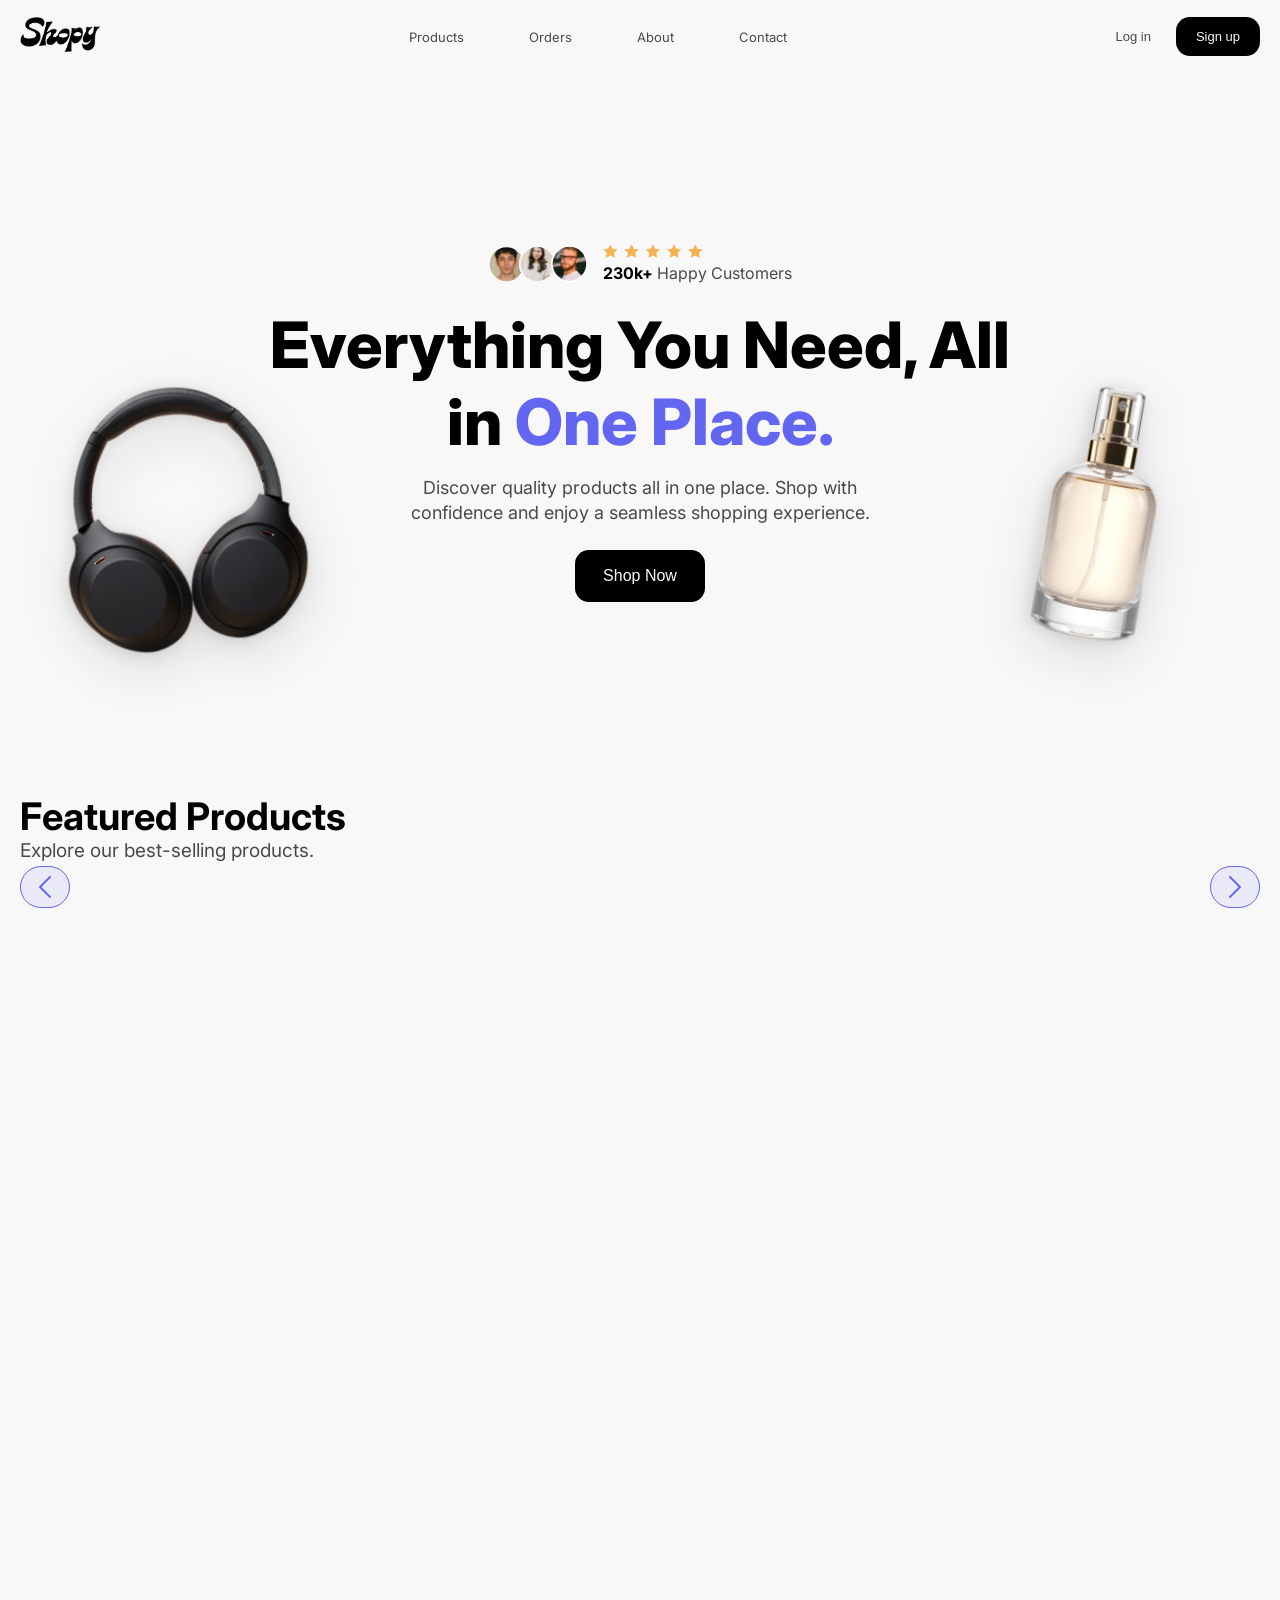
==== index.html @ be6f2bb2 "first commit" ====
<!DOCTYPE html>
<html lang="en">
<head>
    <meta charset="UTF-8">
    <meta name="viewport" content="width=device-width, initial-scale=1.0">
    <title>Shopy</title>

    <link rel="stylesheet" href="css/main.css">
    <link rel="stylesheet" href="css/header.css">
    <link rel="stylesheet" href="css/landing page/hero.css">
    <link rel="stylesheet" href="css/landing page/featured.css">

    <link rel="preconnect" href="https://fonts.googleapis.com">
    <link rel="preconnect" href="https://fonts.gstatic.com" crossorigin>
    <link href="https://fonts.googleapis.com/css2?family=Inter:wght@100..900&display=swap" rel="stylesheet">

</head>
<body>
    <header class="header">
        <div class="header-container">
            <div class="logo-header-div">
                <img src="assets/images/logo.png" alt="Shopy Logo">
            </div>
            <nav>
                <ul>
                    <li>Products</li>
                    <li>Orders</li>
                    <li>About</li>
                    <li>Contact</li>           
                </ul>
            </nav>
            <div class="button-header">
                <button class="white-button">Log in</button>
                <button class="black-button">Sign up</button>
            </div>
        </div>
    </header>

    <section class="hero-section">
        <div class="abs-hero headphone"><img src="assets/images/headphone.png" alt="Headphone"></div>
        <div class="abs-hero perfume"><img src="assets/images/perfume.png" alt="Perfume"></div>
        <div class="hero-container">
                <div class="users-hero">
                    <img src="assets/images/users-group.svg" alt="Group of Users">
                    <div class="stars-hero-users">
                        <img src="assets/images/5-stars.png" alt="5 Stars">
                        <h3>230k+ <span>Happy Customers</span></h3>
                    </div>
                </div>
                <h2>Everything You Need, All in <span>One Place.</span></h2>
                <p>Discover quality products all in one place. Shop with confidence and enjoy a seamless shopping experience.</p>
                <div class="hero-button-div">
                    <button class="black-button hero-button">Shop Now</button>
                </div>
        </div>
    </section>

    <section class="featured-section">
        <div class="featured-container">
            <div class="featured-header">
                <h2>Featured Products</h2>
                <p>Explore our best-selling products.</p>
            </div>
            <div>
                <div class="categories-div">
                    <button class="arrow arrow-right"><img src="assets/images/right-chevron.png" alt="Right Chevron"></button>
                    <button class="arrow arrow-left"><img src="assets/images/left-chevron.png" alt="Right Chevron"></button>
                    <div class="gred-category"></div>
                    <div class="categories"></div>
                </div>
                <div></div>
            </div>
        </div>
    </section>

    <div class="c"></div>

    <script src="js/header.js"></script>
    <script src="js/featured.js"></script>
</body>
</html>
---- css/main.css ----
*{
    color: #000;
    border: 0;
    margin: 0;
    padding: 0;
    list-style: none;
    box-sizing: border-box;
    
}

body{
    background-color: #f8f8f8ff;
    font-family: "Inter", sans-serif;
    padding-top: 73px;
    
}
---- css/header.css ----
header{
    display: flex;
    justify-content: center;
    align-items: center;
    height: 73px;
    padding: 0 20px;
    position: fixed;
    top: 0;
    right: 0;
    left: 0;
    background-color: #f8f8f8ff;
    z-index: 10;
}

.header-container{
    display: flex;
    justify-content: center;
    align-items: center;
    width: 100%;
    max-width: 1300px;
}

.logo-header-div img{
    width: 80px;
}

header div nav{
    display: flex;
    justify-content: center;
    align-items: center;
    flex: 1;
}

header div nav ul{
    display: flex;
    justify-content: space-between;
    align-items: center;
    width: 40%;

}

header div nav ul li{
    font-size: 13px;
    margin: 0 10px;
    color: #000000b4;
}

.button-header{
    display: flex;
    gap: 5px;
}

.white-button{
    padding: 12px 20px;
    font-size: 13px;
    font-weight: 500;
    background-color: transparent;
    color: #000000b4;
    border-radius: 14px;
}

.black-button{
    padding: 12px 20px;
    font-size: 13px;
    font-weight: 500;
    background-color: #000000;
    color: #f8f8f8ff;
    border-radius: 14px;
}

.c{
    height: 1500px;
}
---- css/landing page/hero.css ----
.hero-section{
    display: flex;
    justify-content: center;
    align-items: center;
    padding: 0 20px;
    height: 700px;
    position: relative;
    overflow: hidden;
}

.hero-container{
    display: flex;
    justify-content: center;
    align-items: center;
    flex-direction: column;
    width: 100%;
    max-width: 1300px;
    gap: 15px;
    text-align: center;
    position: relative;
    
}

.abs-hero{
    position: absolute;
    z-index: -1;
    pointer-events: none;
}

.headphone{
    left: 3%;
    bottom: 14%;
}

.perfume{
    right: 3%;
    bottom: 14%;
}

.abs-hero img{
    width: 640px;
    max-width: 22vw;
    height: auto;
    object-fit: contain;
    filter: drop-shadow(0 15px 25px rgba(0, 0, 0, 0.12));
    transition: transform 0.3s ease;
}

.headphone img{
    transform: rotate(-10deg);
    animation: floatHeadphone 5s ease-in-out infinite;
}

.perfume img{
    transform: rotate(10deg);
    animation: floatPerfume 5s ease-in-out infinite 0.5s;
}

@keyframes floatHeadphone {
    0%, 100% {
        transform: translateY(0) rotate(-10deg);
    }
    50% {
        transform: translateY(-12px) rotate(-7deg);
    }
}

@keyframes floatPerfume {
    0%, 100% {
        transform: translateY(0) rotate(10deg);
    }
    50% {
        transform: translateY(-12px) rotate(13deg);
    }
}

.users-hero{
    display: flex;
    justify-content: center;
    align-items: center;
    gap: 15px;
    margin-bottom: 7px;
}

.users-hero img{
    width: 100px;
    height: auto;
}

.stars-hero-users{
    display: flex;
    flex-direction: column;
    justify-content: center;
    align-items: flex-start;
    gap: 6px;
}

.stars-hero-users img{
    width: 100px;
    height: auto;
}

.stars-hero-users h3{
    font-size: 14px;
    font-weight: 700;
    line-height: 1.2;
    margin: 0;
}

.stars-hero-users h3 span{
    color: #000000b4;
    font-weight: normal;
}

.stars-hero-users h3{
    font-size: 16px;
}

.hero-container h2{
    font-size: 64px;
    font-weight: 800;
    width: 60%;
}

.hero-container h2 span{
    color: #6366F1;
}

.hero-container p{
    color: #000000b4;
    max-width: 500px;
    line-height: 25px;
    font-size: 18px;
}

.hero-button-div{
    margin-top: 10px;
}

.hero-button{
    padding: 17px 28px;
    font-size: 16px;
}
---- css/landing page/featured.css ----
.featured-section{
    display: flex;
    justify-content: center;
    align-items: center;
    padding: 20px 20px;
    overflow: hidden;
}

.featured-container{
    display: flex;
    justify-content: center;
    flex-direction: column;
    width: 100%;
    max-width: 1300px;
    gap: 20px;
}

.featured-header h2{
    font-size: 38px;
}

.featured-header p{
    font-size: 19px;
    color: #000000b4;
}

.categories-div{
    position: relative;
    width: 100%;
    display: flex;
    align-items: center;
}

.categories{
    display: flex;
    align-items: center;
    gap: 10px;
    overflow-x: auto;
    scrollbar-width: none;
    scroll-behavior: smooth;
    width: 100%;
    padding: 5px 45px;
}

.categories::-webkit-scrollbar {
    display: none;
}

.categories h3{
    font-size: 15px;
    font-weight: normal;
    background-color: #6365f11a;
    padding: 10px 18px;
    border: 1px #6366F1 solid;
    border-radius: 50px;
    color: #6366F1;
    white-space: nowrap;
    cursor: pointer;
    user-select: none;
    transition: all 0.2s ease;
}

.categories h3:hover{
    background-color: #6366F1;
    color: #ffffff;
}

.arrow{
    position: absolute;
    top: 50%;
    transform: translateY(-50%);
    background-color: #6365f11a;
    padding: 4px 8px;
    border: 1px #6366F1 solid;
    border-radius: 50px;
    color: #6366F1;
    z-index: 5;
    cursor: pointer;
    display: flex;
    align-items: center;
    justify-content: center;
    transition: background-color 0.2s ease;
}

.arrow:hover{
    background-color: #6366f133;
}

.arrow-right{
    right: 0;
}

.arrow-left{
    left: 0;
}

.gred-category{
    position: absolute;
    top: 0;
    left: 0;
    width: 100%;
    height: 100%;
    pointer-events: none;
    z-index: 2;
    background: linear-gradient(90deg, #f8f8f8 0%, rgba(248, 248, 248, 0) 10%, rgba(248, 248, 248, 0) 90%, #f8f8f8 100%);
}
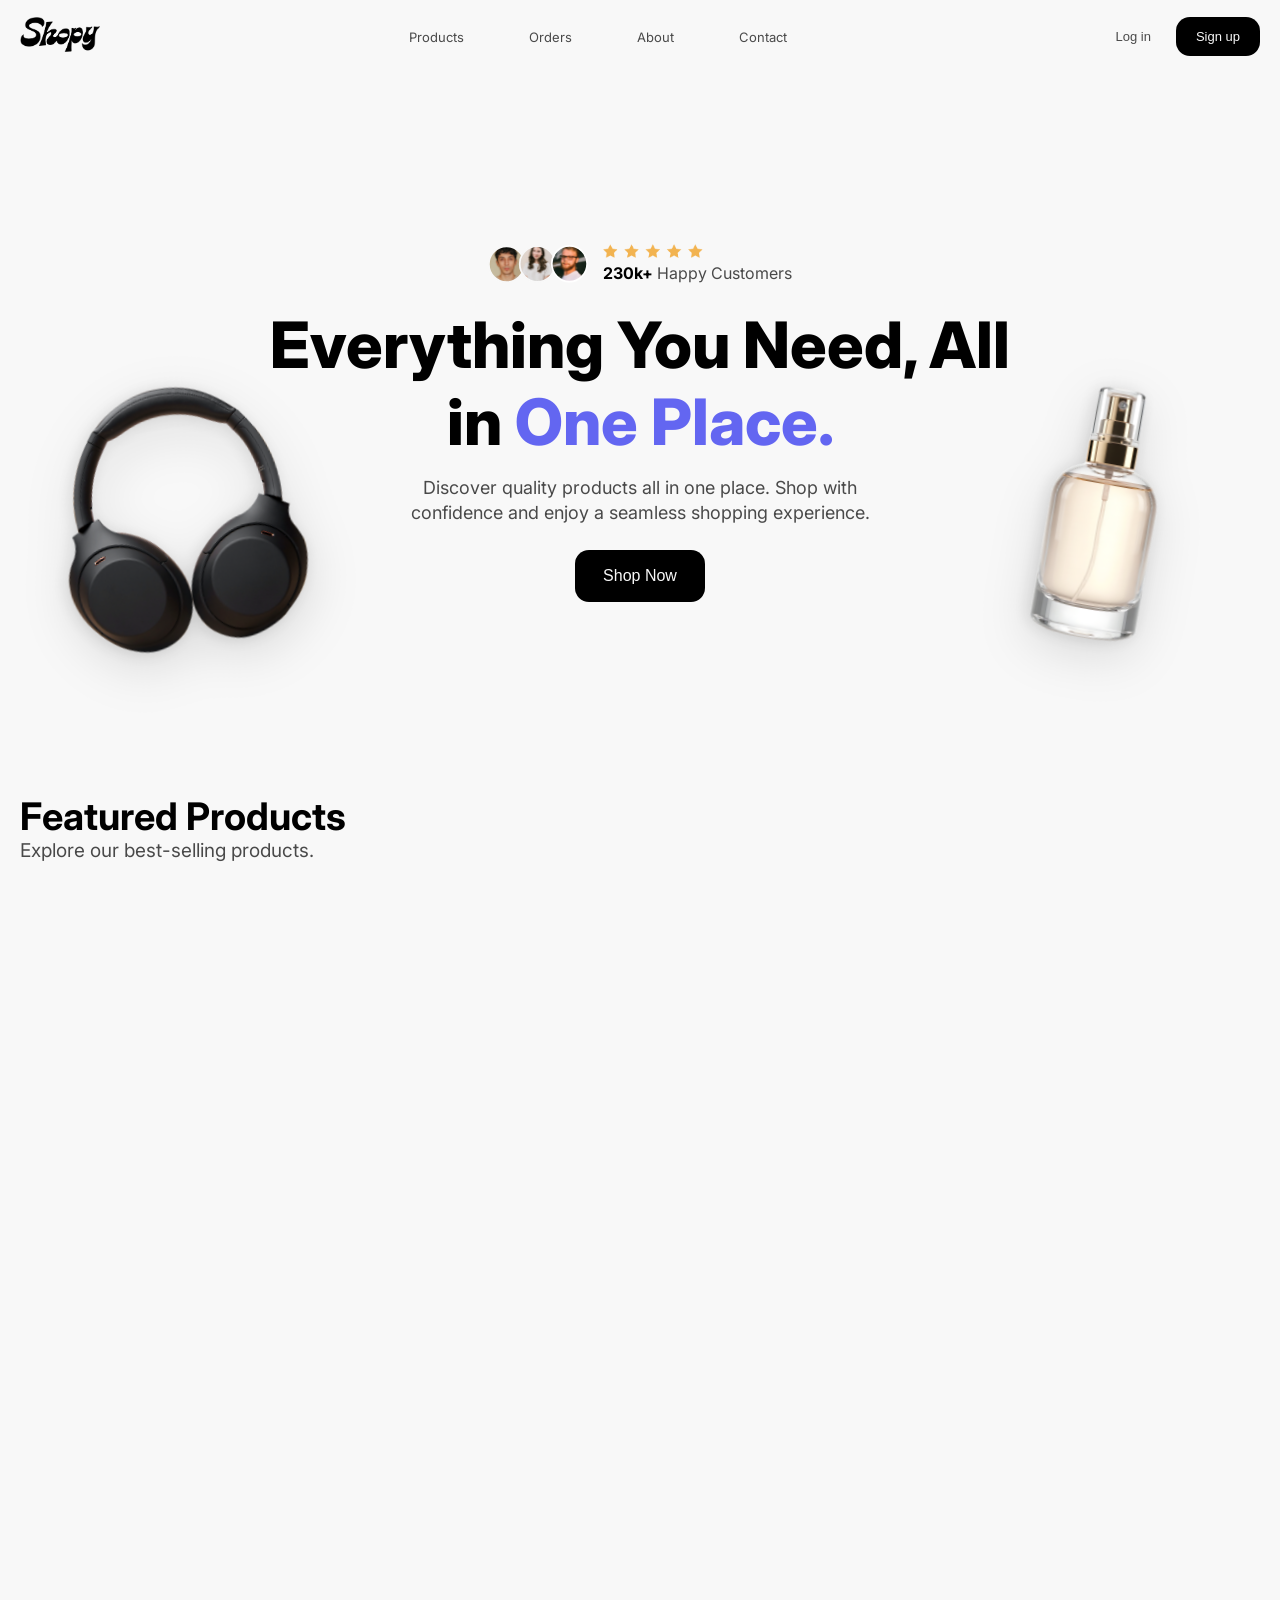
==== commit de7c7397: "feat: implement dynamic featured products section with remote data fetching and styling" ====
--- a/index.html
+++ b/index.html
@@ -61,7 +61,7 @@
                 <h2>Featured Products</h2>
                 <p>Explore our best-selling products.</p>
             </div>
-            <div>
+            <!-- <div>
                 <div class="categories-div">
                     <button class="arrow arrow-right"><img src="assets/images/right-chevron.png" alt="Right Chevron"></button>
                     <button class="arrow arrow-left"><img src="assets/images/left-chevron.png" alt="Right Chevron"></button>
@@ -69,6 +69,10 @@
                     <div class="categories"></div>
                 </div>
                 <div></div>
+            </div> -->
+            
+            <div class="featured-products">
+                
             </div>
         </div>
     </section>
--- a/css/landing page/featured.css
+++ b/css/landing page/featured.css
@@ -12,7 +12,7 @@
     flex-direction: column;
     width: 100%;
     max-width: 1300px;
-    gap: 20px;
+    gap: 35px;
 }
 
 .featured-header h2{
@@ -103,4 +103,106 @@
     pointer-events: none;
     z-index: 2;
     background: linear-gradient(90deg, #f8f8f8 0%, rgba(248, 248, 248, 0) 10%, rgba(248, 248, 248, 0) 90%, #f8f8f8 100%);
+}
+
+.featured-products{
+    display: grid;
+    grid-template-columns: 1fr 1fr 1fr;
+    width: 100%;
+    gap: 20px;
+}
+
+.featured-product-div{
+    background-color: #fff;
+    border-radius: 20px;
+    display: flex;
+    flex-direction: column;
+    gap: 10px;
+    padding: 40px;
+    padding-top: 50px;
+    position: relative;
+}
+
+.avaliable-product-div{
+    position: absolute;
+    background-color: #6365f11a;
+    padding: 8px 13px;
+    border-radius: 50px;
+    cursor: pointer;
+    top: 25px;
+}
+
+.green-stock{
+    background-color: #63f1871a;
+    border: 1px #68f163 solid;
+}
+
+.green-stock p{
+    color: #68f163;
+}
+
+.low-stock{
+    background-color: #f163631a;
+    border: 1px #f16363 solid;
+}
+
+.low-stock p{
+    color: #f16363;
+}
+
+.avaliable-product-div p{
+    font-size: 14px;
+    font-weight: normal;
+    white-space: nowrap;
+}
+
+.category-product-div{
+    position: absolute;
+    background-color: #6365f12d;
+    padding: 8px 13px;
+    border-radius: 50px;
+    cursor: pointer;
+    right: 40px;
+    border: 1px #6365f1 solid;
+    top: 25px;
+}
+
+.category-product-div p{
+    color: #6365f1;
+}
+
+.product-img-div{
+    width: 100%;
+    height: 100%;
+    display: flex;
+    justify-content: center;
+    align-items: center;
+}
+
+.featured-product-div h3{
+    font-size: 30px;
+    margin-top: 10px;
+}
+
+.brand-product-div p{
+    color: #000000e7;
+    font-weight: 500;
+}
+
+.description-product-div p{
+    color: #0000008c;
+    font-size: 15px;
+    margin-bottom: 6px;
+}
+
+.price-product-div{
+    font-size: 27px;
+    font-weight: bold;
+    margin-bottom: 6px;
+}
+
+.product-button{
+    padding: 17px 20px;
+    font-size: 15px;
+    font-weight: 500;
 }
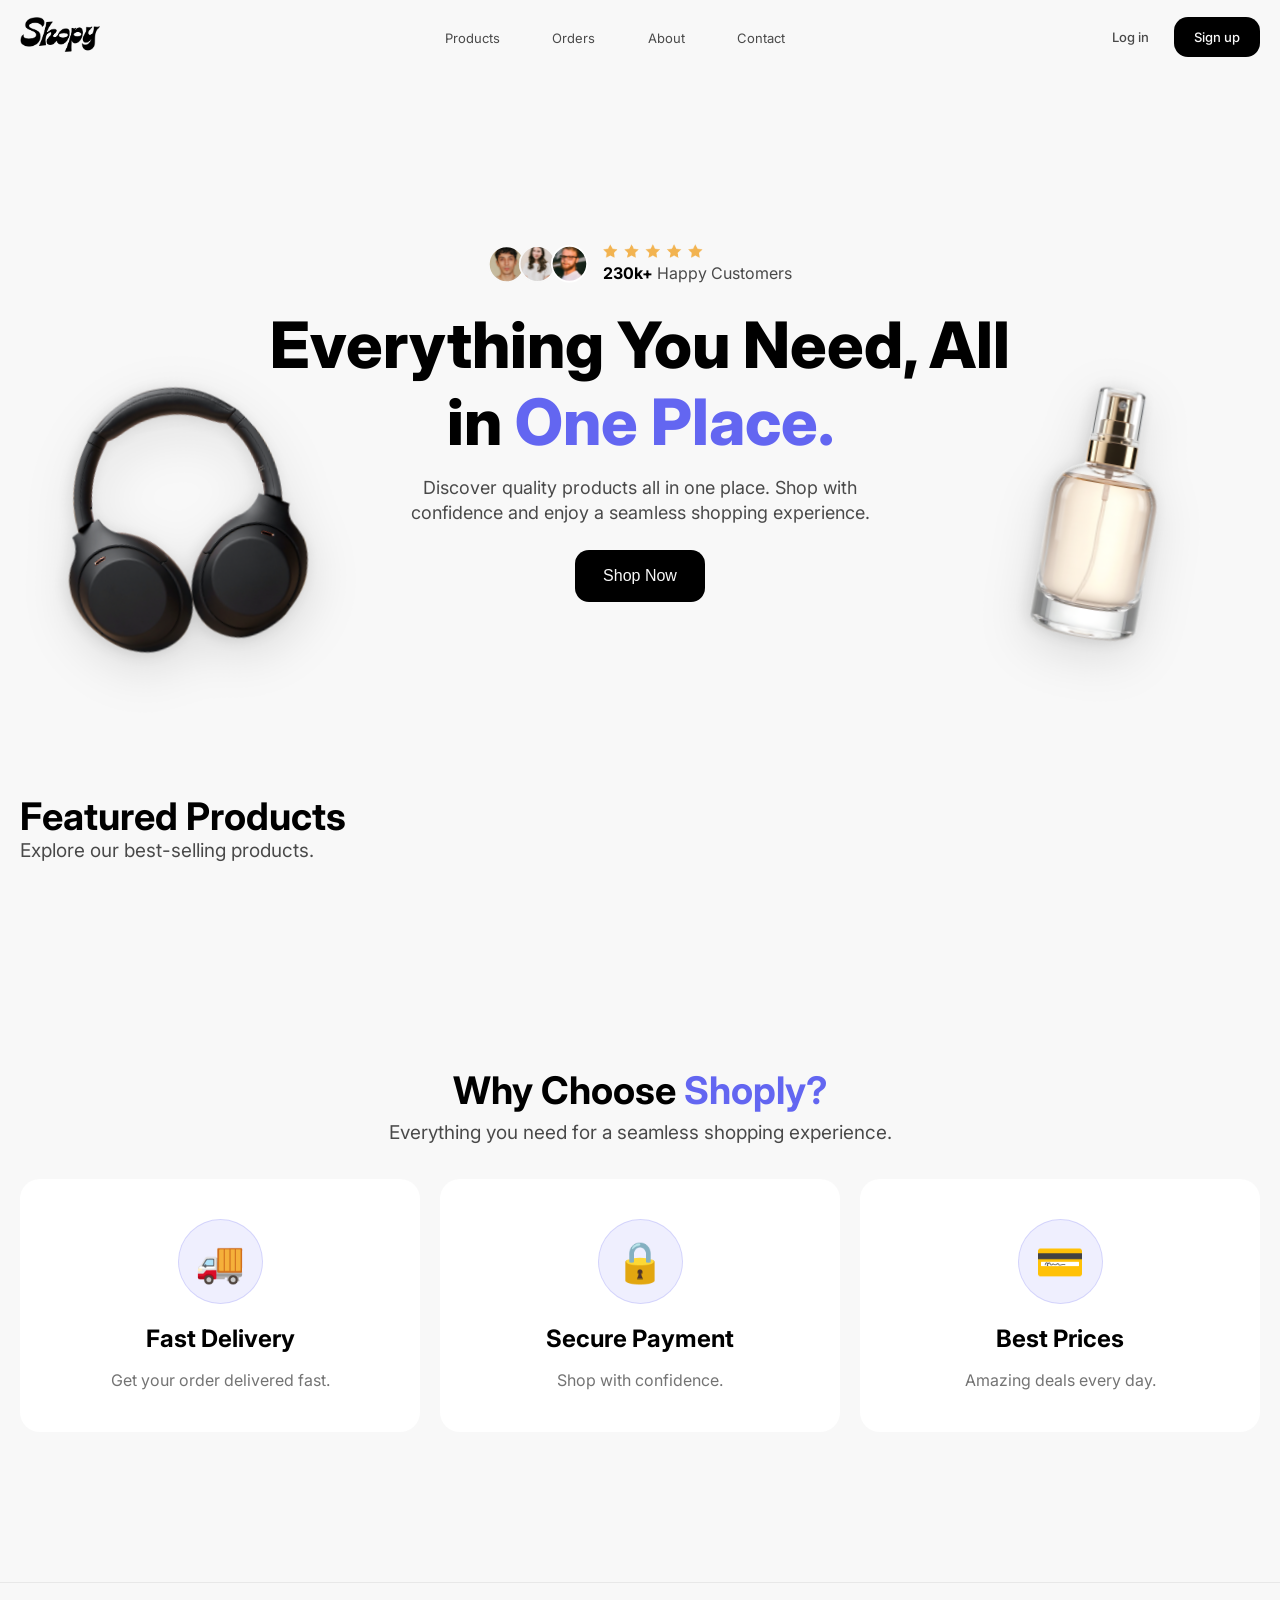
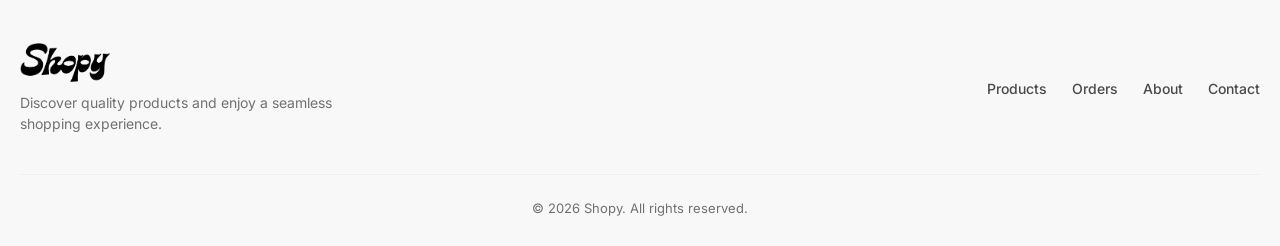
==== commit f6ee8df6: "feat: Finishing Landing Page of Shopy" ====
--- a/index.html
+++ b/index.html
@@ -9,6 +9,8 @@
     <link rel="stylesheet" href="css/header.css">
     <link rel="stylesheet" href="css/landing page/hero.css">
     <link rel="stylesheet" href="css/landing page/featured.css">
+    <link rel="stylesheet" href="css/landing page/whyus.css">
+    <link rel="stylesheet" href="css/footer.css">
 
     <link rel="preconnect" href="https://fonts.googleapis.com">
     <link rel="preconnect" href="https://fonts.gstatic.com" crossorigin>
@@ -23,15 +25,15 @@
             </div>
             <nav>
                 <ul>
-                    <li>Products</li>
-                    <li>Orders</li>
-                    <li>About</li>
-                    <li>Contact</li>           
+                    <li><a href="pages/products.html">Products</a></li>
+                    <li><a href="pages/orders.html">Orders</a></li>
+                    <li><a href="pages/about.html">About</a></li>
+                    <li><a href="pages/contact.html">Contact</a></li>           
                 </ul>
             </nav>
             <div class="button-header">
-                <button class="white-button">Log in</button>
-                <button class="black-button">Sign up</button>
+                <a href="pages/auth/login.html" class="white-button">Log in</a>
+                <a href="pages/auth/signup.html" class="black-button">Sign up</a>
             </div>
         </div>
     </header>
@@ -77,7 +79,53 @@
         </div>
     </section>
 
-    <div class="c"></div>
+    <section class="whyus-section">
+        <div class="whyus-container">
+            <div class="whyus-header">
+                <h2>Why Choose <span>Shoply?</span></h2>
+                <p>Everything you need for a seamless shopping experience.</p>
+            </div>
+            <div class="whyus-cards">
+                <div class="whyus-card">
+                    <div class="whyus-icon">🚚</div>
+                    <h3>Fast Delivery</h3>
+                    <p>Get your order delivered fast.</p>
+                </div>
+                <div class="whyus-card">
+                    <div class="whyus-icon">🔒</div>
+                    <h3>Secure Payment</h3>
+                    <p>Shop with confidence.</p>
+                </div>
+                <div class="whyus-card">
+                    <div class="whyus-icon">💳</div>
+                    <h3>Best Prices</h3>
+                    <p>Amazing deals every day.</p>
+                </div>
+            </div>
+        </div>
+    </section>
+
+    <footer>
+        <div class="footer-container">
+            <div class="footer-top">
+                <div class="footer-brand">
+                    <img src="assets/images/logo.png" alt="Shopy Logo">
+                    <p>Discover quality products and enjoy a seamless shopping experience.</p>
+                </div>
+                <nav class="footer-nav">
+                    <ul>
+                        <li><a href="pages/products.html">Products</a></li>
+                        <li><a href="pages/orders.html">Orders</a></li>
+                        <li><a href="pages/about.html">About</a></li>
+                        <li><a href="pages/contact.html">Contact</a></li>
+                    </ul>
+                </nav>
+            </div>
+            <div class="footer-bottom">
+                <p>&copy; 2026 Shopy. All rights reserved.</p>
+            </div>
+        </div>
+    </footer>
 
     <script src="js/header.js"></script>
     <script src="js/featured.js"></script>
--- a/css/main.css
+++ b/css/main.css
@@ -5,7 +5,7 @@
     padding: 0;
     list-style: none;
     box-sizing: border-box;
-    
+    text-decoration: none;
 }
 
 body{
--- a/css/header.css
+++ b/css/header.css
@@ -20,6 +20,10 @@
     max-width: 1300px;
 }
 
+.logo-header-div{
+    width: 150px;
+}
+
 .logo-header-div img{
     width: 80px;
 }
@@ -35,19 +39,26 @@
     display: flex;
     justify-content: space-between;
     align-items: center;
-    width: 40%;
+    width: 360px;
 
 }
 
-header div nav ul li{
+header div nav ul a{
     font-size: 13px;
     margin: 0 10px;
     color: #000000b4;
+    transition: color 0.2s ease;
+}
+
+header div nav ul a:hover{
+    color: #6366F1;
 }
 
 .button-header{
     display: flex;
+    justify-content: end;
     gap: 5px;
+    width: 200px;
 }
 
 .white-button{
@@ -57,6 +68,17 @@
     background-color: transparent;
     color: #000000b4;
     border-radius: 14px;
+    transition: all 0.3s ease;
+    cursor: pointer;
+    display: inline-flex;
+    align-items: center;
+    justify-content: center;
+}
+
+.white-button:hover{
+    background-color: #6365f11a;
+    color: #6366F1;
+    transform: translateY(-2px);
 }
 
 .black-button{
@@ -66,6 +88,22 @@
     background-color: #000000;
     color: #f8f8f8ff;
     border-radius: 14px;
+    transition: all 0.3s ease;
+    cursor: pointer;
+    display: inline-flex;
+    align-items: center;
+    justify-content: center;
+}
+
+.black-button:hover{
+    background-color: #6366F1;
+    color: #ffffff;
+    transform: translateY(-2px);
+    box-shadow: 0 6px 18px rgba(99, 102, 241, 0.35);
+}
+
+.black-button:active, .white-button:active{
+    transform: translateY(0);
 }
 
 .c{
--- a/css/landing page/hero.css
+++ b/css/landing page/hero.css
@@ -140,6 +140,13 @@
 .hero-button{
     padding: 17px 28px;
     font-size: 16px;
+    cursor: pointer;
+    transition: all 0.3s ease;
+}
+
+.hero-button:hover{
+    transform: translateY(-4px) scale(1.02);
+    box-shadow: 0 10px 25px rgba(99, 102, 241, 0.4);
 }
 
 
--- a/css/landing page/featured.css
+++ b/css/landing page/featured.css
@@ -40,10 +40,6 @@
     scroll-behavior: smooth;
     width: 100%;
     padding: 5px 45px;
-}
-
-.categories::-webkit-scrollbar {
-    display: none;
 }
 
 .categories h3{
@@ -119,35 +115,20 @@
     flex-direction: column;
     gap: 10px;
     padding: 40px;
-    padding-top: 50px;
-    position: relative;
-}
-
-.avaliable-product-div{
-    position: absolute;
-    background-color: #6365f11a;
-    padding: 8px 13px;
-    border-radius: 50px;
-    cursor: pointer;
-    top: 25px;
-}
-
-.green-stock{
-    background-color: #63f1871a;
-    border: 1px #68f163 solid;
+    transition: transform 0.3s ease, box-shadow 0.3s ease;
+}
+
+.featured-product-div:hover{
+    transform: translateY(-5px);
+    box-shadow: 0 12px 30px rgba(0, 0, 0, 0.08);
 }
 
 .green-stock p{
-    color: #68f163;
-}
-
-.low-stock{
-    background-color: #f163631a;
-    border: 1px #f16363 solid;
+    color: #2cd626;
 }
 
 .low-stock p{
-    color: #f16363;
+    color: #d42828;
 }
 
 .avaliable-product-div p{
@@ -181,7 +162,6 @@
 
 .featured-product-div h3{
     font-size: 30px;
-    margin-top: 10px;
 }
 
 .brand-product-div p{
@@ -199,10 +179,38 @@
     font-size: 27px;
     font-weight: bold;
     margin-bottom: 6px;
+    display: flex;
+    justify-content: space-between;
+    align-items: center;
+}
+
+.counter-div{
+    display: flex;
+    justify-content: end;
+    align-items: center;
+    gap: 18px;
 }
 
 .product-button{
     padding: 17px 20px;
     font-size: 15px;
     font-weight: 500;
+    cursor: pointer;
+    transition: all 0.2s ease;
+}
+
+.minus-botton, .plus-botton{
+    cursor: pointer;
+    transition: all 0.2s ease;
+    user-select: none;
+}
+
+.minus-botton:hover, .plus-botton:hover{
+    background-color: #6366F1;
+    color: #ffffff;
+    transform: scale(1.1);
+}
+
+.minus-botton:active, .plus-botton:active{
+    transform: scale(0.95);
 }
--- a/css/landing page/whyus.css
+++ b/css/landing page/whyus.css
@@ -0,0 +1,88 @@
+.whyus-section {
+    display: flex;
+    justify-content: center;
+    align-items: center;
+    padding: 150px 20px;
+    overflow: hidden;
+}
+
+.whyus-container {
+    display: flex;
+    flex-direction: column;
+    justify-content: center;
+    width: 100%;
+    max-width: 1300px;
+    gap: 35px;
+}
+
+.whyus-header {
+    text-align: center;
+}
+
+.whyus-header h2 {
+    font-size: 38px;
+}
+
+.whyus-header h2 span {
+    color: #6366F1;
+}
+
+.whyus-header p {
+    font-size: 19px;
+    color: #000000b4;
+    margin-top: 8px;
+}
+
+.whyus-cards {
+    display: grid;
+    grid-template-columns: 1fr 1fr 1fr;
+    gap: 20px;
+    width: 100%;
+}
+
+.whyus-card {
+    background-color: #fff;
+    border-radius: 20px;
+    display: flex;
+    flex-direction: column;
+    align-items: center;
+    text-align: center;
+    gap: 15px;
+    padding: 40px 30px;
+    transition: transform 0.3s ease, box-shadow 0.3s ease;
+}
+
+.whyus-card:hover {
+    transform: translateY(-5px);
+    box-shadow: 0 12px 30px rgba(99, 102, 241, 0.08);
+}
+
+.whyus-icon {
+    font-size: 40px;
+    background-color: #6365f11a;
+    width: 85px;
+    height: 85px;
+    border-radius: 50%;
+    display: flex;
+    align-items: center;
+    justify-content: center;
+    border: 1px solid #6365f133;
+    margin-bottom: 5px;
+}
+
+.whyus-card h3 {
+    font-size: 24px;
+    font-weight: 700;
+}
+
+.whyus-card p {
+    color: #0000008c;
+    font-size: 16px;
+    line-height: 1.5;
+}
+
+@media (max-width: 900px) {
+    .whyus-cards {
+        grid-template-columns: 1fr;
+    }
+}
--- a/css/footer.css
+++ b/css/footer.css
@@ -0,0 +1,83 @@
+footer {
+    display: flex;
+    justify-content: center;
+    align-items: center;
+    padding: 60px 20px 30px;
+    border-top: 1px solid #e8e8e8;
+}
+
+.footer-container {
+    display: flex;
+    flex-direction: column;
+    width: 100%;
+    max-width: 1300px;
+    gap: 40px;
+}
+
+.footer-top {
+    display: flex;
+    justify-content: space-between;
+    align-items: center;
+    flex-wrap: wrap;
+    gap: 20px;
+}
+
+.footer-brand {
+    display: flex;
+    flex-direction: column;
+    gap: 10px;
+    max-width: 320px;
+}
+
+.footer-brand img {
+    width: 90px;
+}
+
+.footer-brand p {
+    font-size: 14px;
+    color: #0000008c;
+    line-height: 1.5;
+}
+
+.footer-nav ul {
+    display: flex;
+    gap: 25px;
+    align-items: center;
+}
+
+.footer-nav ul li a {
+    text-decoration: none;
+    font-size: 14px;
+    color: #000000b4;
+    font-weight: 500;
+    transition: color 0.2s ease;
+}
+
+.footer-nav ul li a:hover {
+    color: #6366F1;
+}
+
+.footer-bottom {
+    display: flex;
+    justify-content: center;
+    align-items: center;
+    padding-top: 25px;
+    border-top: 1px solid #f0f0f0;
+}
+
+.footer-bottom p {
+    font-size: 13px;
+    color: #0000008c;
+}
+
+@media (max-width: 768px) {
+    .footer-top {
+        flex-direction: column;
+        align-items: center;
+        text-align: center;
+    }
+
+    .footer-brand {
+        align-items: center;
+    }
+}
